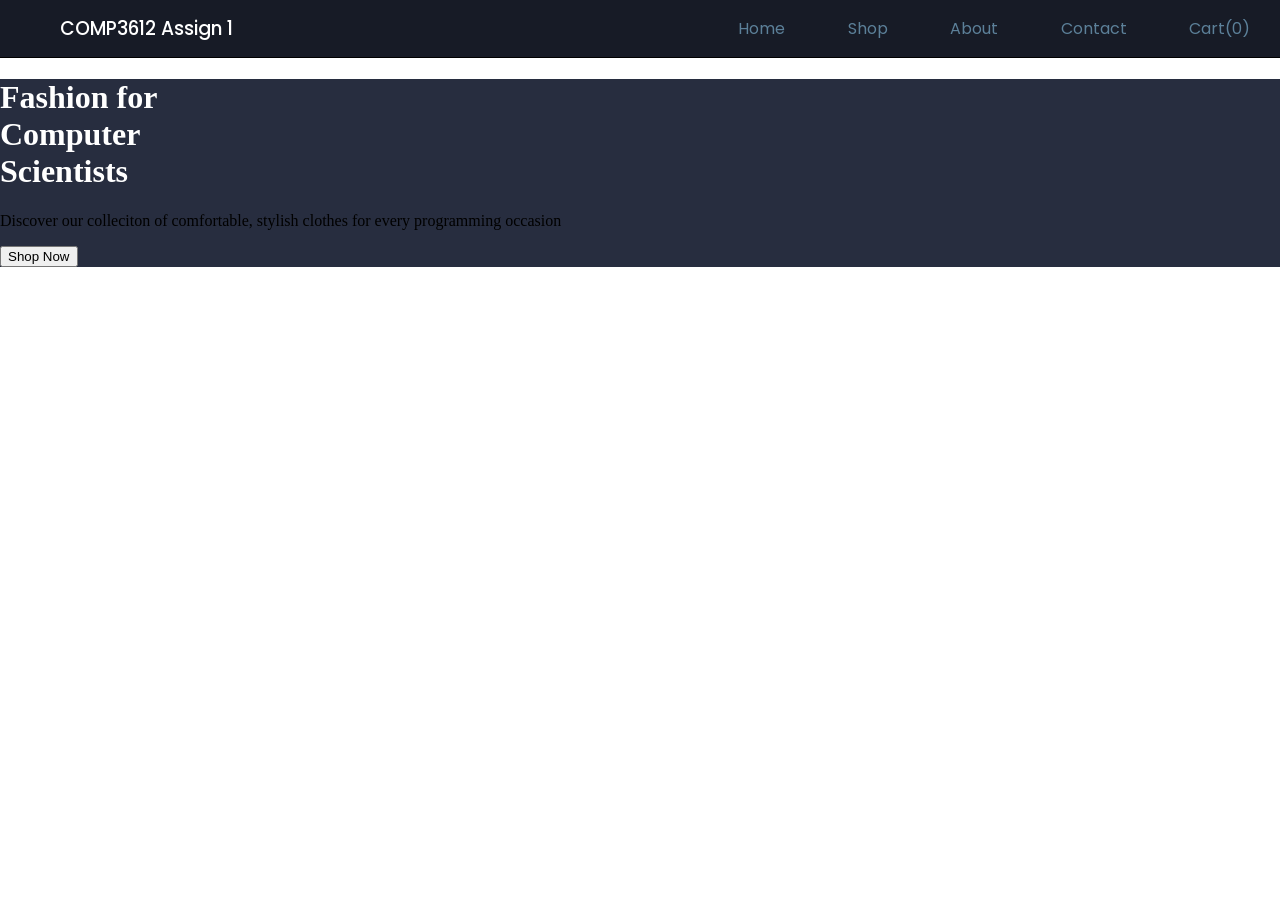
==== index.html @ 53141488 "nav bar done" ====
<!DOCTYPE html>
<html lang="en">
<head>
    <meta charset="UTF-8">
    <meta name="viewport" content="width=\, initial-scale=1.0">
    <title>Assign 1</title>
    <link rel="stylesheet" href="styles.css">
    <link rel="preconnect" href="https://fonts.googleapis.com">
    <link rel="preconnect" href="https://fonts.gstatic.com" crossorigin>
    <link href="https://fonts.googleapis.com/css2?family=Fraunces:ital,opsz,wght@0,9..144,100..900;1,9..144,100..900&family=Poppins:ital,wght@0,100;0,200;0,300;0,400;0,500;0,600;0,700;0,800;0,900;1,100;1,200;1,300;1,400;1,500;1,600;1,700;1,800;1,900&display=swap" rel="stylesheet">
</head>
<body>
    <div class="home">
        <div>
            <nav class="nav-bar">   
                <h3 class="nav-title">COMP3612 Assign 1</h3>
                <ul class="nav-items">
                    <li class="nav-item"><a href="index.html">Home</a></li>
                    <li><a href="#">Shop</a></li>
                    <li><a href="about.html">About</a></li>
                    <li><a href="#">Contact</a></li>
                    <li><a href="#">Cart(0)</a></li>
                </ul>
            </nav>
        </div>
        <div class="home-body">
            <div class="home-content">
                <h1 class="home-title">Fashion for Computer Scientists</h1>
                <p class="home-sub">Discover our colleciton of comfortable, stylish clothes for every programming occasion</p>
                <button class="shop-now">Shop Now</button>
            </div>
        </div>
    </div>
  
</body>
</html>
---- styles.css ----
body{
    margin: 0;
    
    
}

.home{
    height: 100vh;
}

.nav-bar{
    display: flex;
    align-items: center;
    border-bottom: 1px solid black;
    justify-content: space-between;
    width: 100%;
    background-color: #171B26;
    font-family: Poppins;
}

.nav-items{
    display: flex;
    justify-content: space-between;
    width: 20%;
    list-style-type:none;
    margin-right: 30px;
    
}



li a {
    text-decoration: none;
    color: #5C8099;

    border-radius: 5px;
}

li a:hover{
    background-color: #34495E;
}

.nav-title{
    margin:0px 60px;
    color: white;
    font-weight: 500;
}

@media (min-width: 958px) {
  .nav-items {
    width: 40%;
  }
}

@media (min-width: 1920px) {
  .nav-items {
    width: 22%;
  }
}

.home-body{
    background-color: #272D3F;
}

.home-title{
    color: white;
    width: 20%;
}
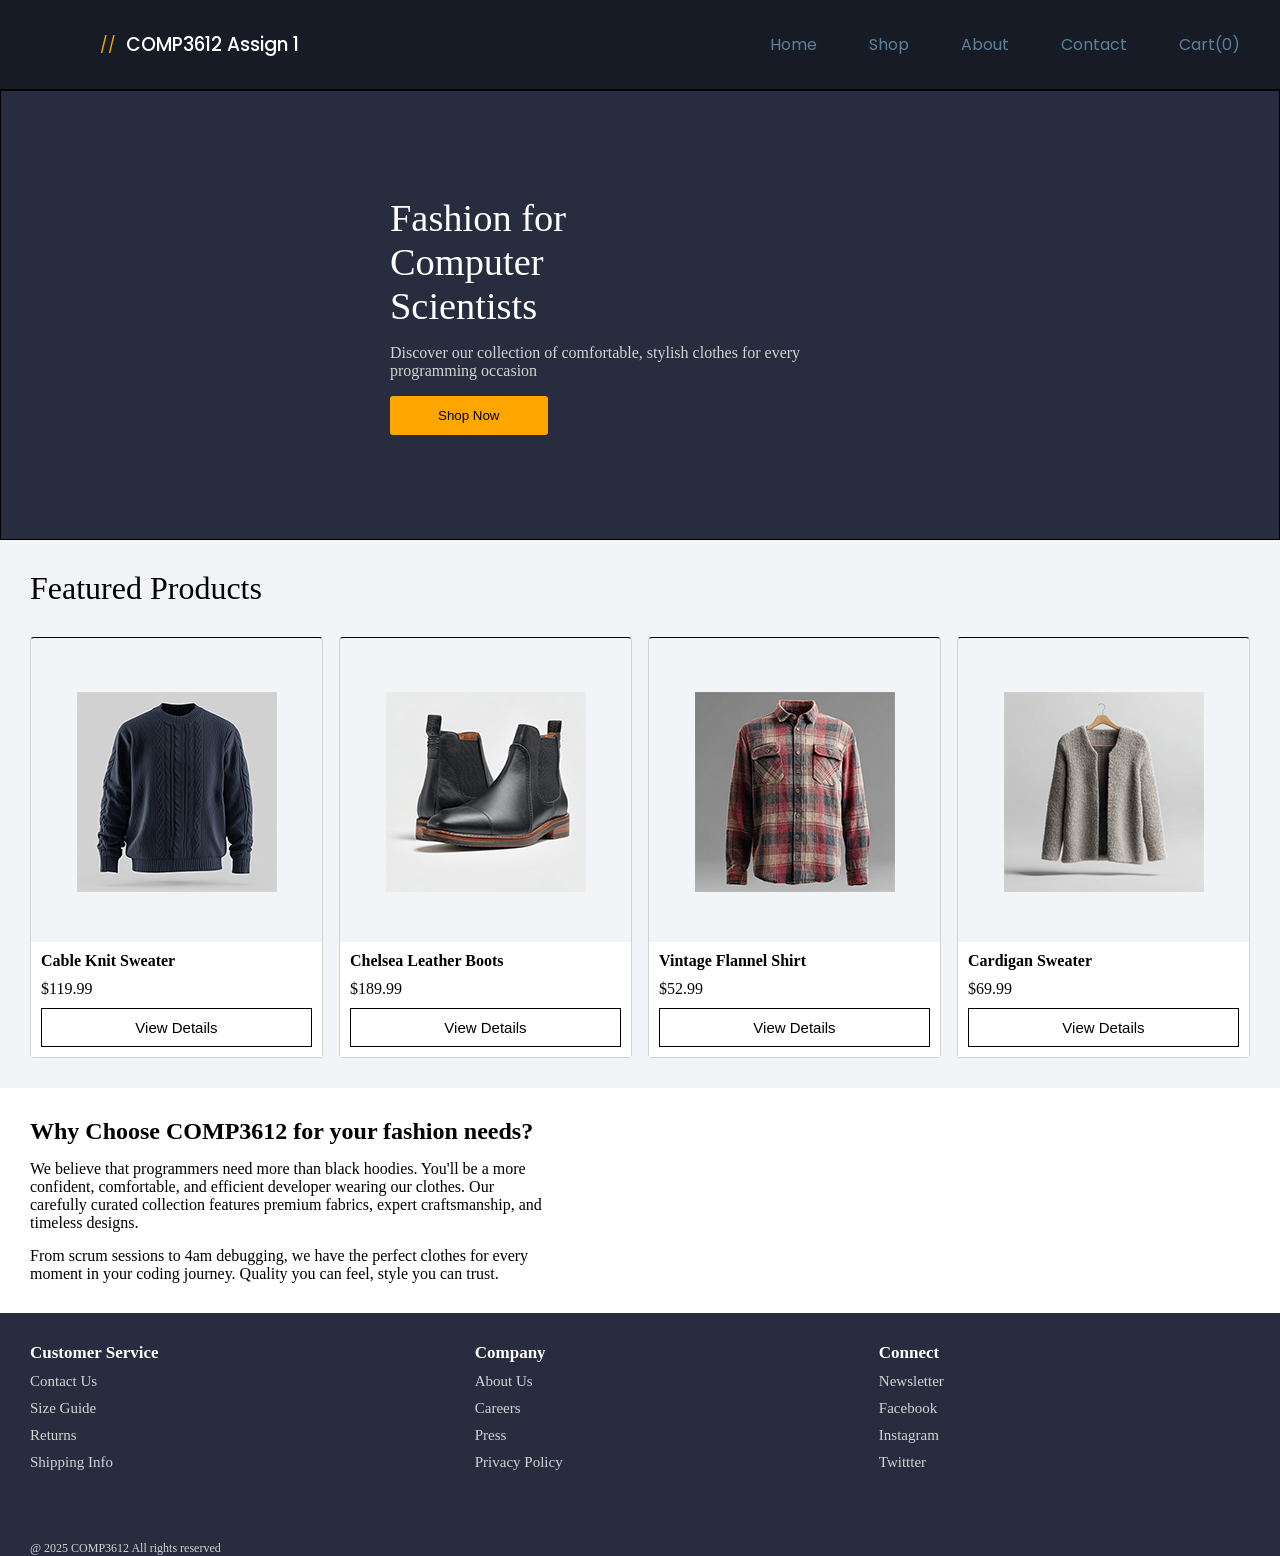
==== commit 95f927ce: "almost done about page" ====
--- a/index.html
+++ b/index.html
@@ -2,35 +2,109 @@
 <html lang="en">
 <head>
     <meta charset="UTF-8">
-    <meta name="viewport" content="width=\, initial-scale=1.0">
-    <title>Assign 1</title>
+    <meta name="viewport" content="width=device-width, initial-scale=1.0">
+    <title>Home</title>
     <link rel="stylesheet" href="styles.css">
     <link rel="preconnect" href="https://fonts.googleapis.com">
     <link rel="preconnect" href="https://fonts.gstatic.com" crossorigin>
     <link href="https://fonts.googleapis.com/css2?family=Fraunces:ital,opsz,wght@0,9..144,100..900;1,9..144,100..900&family=Poppins:ital,wght@0,100;0,200;0,300;0,400;0,500;0,600;0,700;0,800;0,900;1,100;1,200;1,300;1,400;1,500;1,600;1,700;1,800;1,900&display=swap" rel="stylesheet">
 </head>
 <body>
-    <div class="home">
-        <div>
-            <nav class="nav-bar">   
-                <h3 class="nav-title">COMP3612 Assign 1</h3>
-                <ul class="nav-items">
-                    <li class="nav-item"><a href="index.html">Home</a></li>
-                    <li><a href="#">Shop</a></li>
-                    <li><a href="about.html">About</a></li>
-                    <li><a href="#">Contact</a></li>
-                    <li><a href="#">Cart(0)</a></li>
-                </ul>
-            </nav>
-        </div>
-        <div class="home-body">
-            <div class="home-content">
-                <h1 class="home-title">Fashion for Computer Scientists</h1>
-                <p class="home-sub">Discover our colleciton of comfortable, stylish clothes for every programming occasion</p>
+    <main class="home">
+        <nav class="nav-bar">
+            <div class="nav-title-container">
+                <p class="title-slashes">//</p>
+                <p class="nav-title">COMP3612 Assign 1</p>
+            </div>
+            <ul class="nav-items">
+                <li><a href="index.html">Home</a></li>
+                <li><a href="#">Shop</a></li>
+                <li><a href="about.html">About</a></li>
+                <li><a href="#">Contact</a></li>
+                <li><a href="#">Cart(0)</a></li>
+            </ul>
+        </nav>
+        <section class="main-body">
+            <div class="main-content">
+                <h1 class="main-title">Fashion for Computer Scientists</h1>
+                <p class="main-sub">Discover our collection of comfortable, stylish clothes for every programming occasion</p>
                 <button class="shop-now">Shop Now</button>
             </div>
-        </div>
-    </div>
-  
+        </section>
+        <section class="feat-products">
+            <h2>Featured Products</h2>
+            <div class="products-container">
+                <div class="card">
+                    <div class="img-container">
+                        <img class="card-img" src="/data/images/003-small-front.png">
+                    </div>
+                    <div class="card-details">
+                        <p class="card-name">Cable Knit Sweater</p>
+                        <p class="card-price">$119.99</p>
+                        <a href="/product.html">
+                            <button class="card-button" >View Details</button>
+                        </a>
+                    </div>
+                </div>
+                <div class="card">
+                    <div class="img-container">
+                        <img class="card-img" src="/data/images/008-small-front.png">
+                    </div>
+                    <div class="card-details">
+                        <p class="card-name">Chelsea Leather Boots</p>
+                        <p class="card-price">$189.99</p>
+                        <button class="card-button">View Details</button>
+                    </div>
+                </div>
+                <div class="card">
+                    <div class="img-container">
+                        <img class="card-img" src="/data/images/011-small-front.png">
+                    </div>
+                    <div class="card-details">
+                        <p class="card-name">Vintage Flannel Shirt</p>
+                        <p class="card-price">$52.99</p>
+                        <button class="card-button">View Details</button>
+                    </div>
+                </div>
+                <div class="card">
+                    <div class="img-container">
+                        <img class="card-img" src="/data/images/009-small-front.png">
+                    </div>
+                    <div class="card-details">
+                        <p class="card-name">Cardigan Sweater</p>
+                        <p class="card-price">$69.99</p>
+                        <button class="card-button">View Details</button>
+                    </div>
+                </div>
+            </div>
+        </section>
+        <section class="text">
+            
+                <h2>Why Choose COMP3612 for your fashion needs?</h2>
+                <p>We believe that programmers need more than black hoodies. You'll be a more confident, comfortable, and efficient developer wearing our clothes. Our carefully curated collection features premium fabrics, expert craftsmanship, and timeless designs.</p>
+                <p>From scrum sessions to 4am debugging, we have the perfect clothes for every moment in your coding journey. Quality you can feel, style you can trust.</p>
+            
+        </section>
+        <footer>
+            <div class="footer-container">
+                <p class="footer-header">Customer Service</p>
+                <p>Contact Us</p>
+                <p>Size Guide</p>
+                <p>Returns</p>
+                <p>Shipping Info</p>
+                <p class="footer-header">Company</p>
+                <p>About Us</p>
+                <p>Careers</p>
+                <p>Press</p>
+                <p>Privacy Policy</p>
+                <p class="footer-header">Connect</p>
+                <p>Newsletter</p>
+                <p>Facebook</p>
+                <p>Instagram</p>
+                <p>Twittter</p>
+            </div>
+            <p class="footer-note">@ 2025 COMP3612 All rights reserved</p>
+        </footer>
+    </main>
 </body>
-</html>+</html>
--- a/styles.css
+++ b/styles.css
@@ -1,12 +1,12 @@
-
-body{
+*{
+    box-sizing: border-box;
     margin: 0;
-    
-    
-}
-
-.home{
-    height: 100vh;
+}
+
+main{
+    display: flex;
+    flex-direction: column;
+    min-height: 100vh;
 }
 
 .nav-bar{
@@ -17,15 +17,15 @@
     width: 100%;
     background-color: #171B26;
     font-family: Poppins;
+    height: 10vh;
 }
 
 .nav-items{
     display: flex;
     justify-content: space-between;
-    width: 20%;
+    gap: 2rem;
     list-style-type:none;
     margin-right: 30px;
-    
 }
 
 
@@ -33,37 +33,402 @@
 li a {
     text-decoration: none;
     color: #5C8099;
-
     border-radius: 5px;
+    padding: 7px 10px;
 }
 
 li a:hover{
     background-color: #34495E;
 }
 
+.nav-title-container{
+    display: flex;
+    align-items: center;
+    gap: 10px;
+    margin-left: 100px;
+}
+
+.title-slashes {
+    color: orange;
+}
+
 .nav-title{
-    margin:0px 60px;
     color: white;
     font-weight: 500;
-}
-
-@media (min-width: 958px) {
-  .nav-items {
-    width: 40%;
-  }
-}
-
-@media (min-width: 1920px) {
-  .nav-items {
-    width: 22%;
-  }
-}
-
-.home-body{
+    font-size: 1.17rem;
+}
+
+
+.main-body{
     background-color: #272D3F;
-}
-
-.home-title{
-    color: white;
-    width: 20%;
+    height: 50vh;
+    width: 100%;
+    border: 1px solid;
+    display: flex;
+    justify-content: center;
+    align-items: center;
+}
+
+.main-content{
+    display: flex;
+    flex-direction: column;
+    width: 50vh;
+    gap: 1rem;
+    margin-right: 50px;
+}
+
+.main-title{
+    color: white;
+    font-weight: 300;
+    font-size: 2.4rem;
+    width: 50%;
+    margin: 0;
+    
+}
+ .main-sub{
+    color: lightgray;
+    font-weight: 100;
+    margin: 0;
+ }
+
+ .shop-now{
+    background-color: orange;
+    border: none;
+    border-radius: 3px;
+    width: 35%;
+    padding: 12px ;
+ }
+
+ .feat-products{
+    background-color: #f3f4f7;
+    padding: 30px;
+
+ }
+
+ .feat-products h2 {
+    font-weight: 400;
+    margin-bottom: 30px;
+    font-size: 2rem;
+ }
+
+ .products-container{
+    display: grid;
+    grid-template-columns: repeat(auto-fit, minmax(min(100%, 250px), 1fr));
+    gap: 1rem;
+ }
+
+
+ .card{
+    border-radius: 4px;
+    border: 1px solid lightgray;
+    border-top: 1px solid black;
+    padding-top: 4px;
+    display: flex;
+    flex-direction: column;
+    
+ }
+
+ .card:hover{
+    border: 1px solid black;
+    border-top: 3px solid orange;
+ }
+
+ .img-container{
+    display: flex;
+    justify-content: center;
+    margin: 50px;
+    
+ }
+
+.card-details{
+    background-color: white;
+    padding: 10px;
+    display: flex;
+    flex-direction: column;
+    gap: 10px;
+    
+}
+
+.card-name{
+    font-weight: bold;
+}
+
+.card-price{
+    font-weight: lighter;
+}
+
+.card-button{
+    width: 100%;
+    border: none;
+    padding: 10px;
+    cursor: pointer;
+    background-color: white;
+    border: 1px solid black;
+    font-size: 15px;
+    
+}
+
+.card-button a {
+    text-decoration: none;
+    color: black;
+    font-size: 15px;
+}
+
+.card-button:hover{
+    a {
+        color: white;
+    }
+    background-color: black;
+    color: white;
+}
+
+.text{
+    padding: 30px;
+    display: flex;
+    flex-direction: column;
+    gap: 15px;
+    width: 45%;
+}
+
+footer{
+    background-color: #272D3F;
+    padding: 30px 30px 0px;
+    margin-top: auto;
+}
+
+.footer-container{
+    display: grid;
+    grid-auto-flow: column;
+    grid-template-rows: repeat(5, auto);
+    gap: 10px;
+    
+}
+
+footer p {
+    color: lightgray;
+    font-size: 15px;
+}
+
+.footer-header{
+    color: white;
+    font-weight: 600;
+    font-size: 17px;
+}
+
+.footer-note{
+    margin-top: 70px;
+    font-size: 12px;
+}
+
+.about{
+    background-color: #272D3F; 
+    display: flex;
+    align-items: center;
+    flex-direction: column;
+    padding: 60px;
+    
+}
+
+.about h1{
+    color: white;
+}
+
+.about p{
+    color: gray;
+}
+
+.about-container{
+    display: flex;
+    flex-direction: column;
+    gap: 10px;
+}
+
+.our-story{
+    background-color: lightgray;
+    padding: 60px;
+}
+
+.story-container{
+    display: flex;
+    justify-content: space-around;
+    align-items: center;
+    
+}
+
+.story-container h2{
+    font-size: 30px;
+}
+
+.story-container p {
+    width: 35%;
+    color: gray;
+ 
+}
+
+.our-values{
+    padding: 70px;
+}
+
+.our-values h2{
+    text-align: center;
+}
+
+.our-values-container{
+    display: grid;
+    grid-template-columns: repeat(3, 28%);
+    margin-top: 40px;   
+    column-gap: 30px;
+    justify-content: center;
+
+}
+
+.val-card{
+    background-color: lightgray;
+    height: 33vh;
+    border-radius: 5px;
+    display: flex;
+    flex-direction: column;
+    padding: 40px;
+    gap: 20px;
+}
+
+
+.val-text {
+    color: gray;
+}
+
+.val-quality{
+    background-color: black;
+    width: 40px;
+    aspect-ratio: 1;
+    color: orange;
+    display: flex;
+    justify-content: center;
+    align-items: center;
+    border-radius: 3px;
+}
+
+.val-sustain{
+    background-color: black;
+    width: 40px;
+    aspect-ratio: 1;
+    color: gray;
+    display: flex;
+    justify-content: center;
+    align-items: center;
+    border-radius: 3px;
+}
+
+.val-innovation{
+    background-color: black;
+    width: 40px;
+    aspect-ratio: 1;
+    color: white;
+    display: flex;
+    justify-content: center;
+    align-items: center;
+    border-radius: 3px;
+}
+
+.meet-our-team{
+    background-color: lightgray;
+    padding: 40px 140px;
+}
+
+.team-descrip{
+    width: 50%;
+    margin: 20px 0px 30px;
+    color: gray;
+}
+
+.photo-container{
+    display: grid;
+    grid-template-columns: repeat(3, 33%);
+    gap: 20px;
+}
+
+.person{
+    display: flex;
+    flex-direction: column;
+    gap: 15px;
+    
+}
+
+.person-photo{
+    display: flex;
+    justify-content: center;
+    align-items: center;
+    background-color: white;
+    aspect-ratio: 1;
+    
+    border: 1px solid lightgray;
+    border-radius: 5px;
+}
+
+.person-title{
+    color: orange;
+    font-weight: 500;
+}
+
+.person-descrip{
+    color: gray;
+}
+
+.our-journey{
+    padding-top: 40px ;
+    height: 40vh;
+
+}
+
+.our-journey h2{
+    text-align: center;
+}
+
+.timeline-list{
+   
+}
+
+
+.contact{
+    background-color: lightgray;
+    padding: 30px 140px;
+    height: 30vh;
+}
+
+.contact-container{
+    display: flex;
+    gap: 20px;
+    margin-top: 40px;
+}
+
+.contact-card{
+    border: 2px solid lightgray;
+    background-color: white;
+    padding: 20px;
+    padding-right: 100px;
+    border-radius: 5px;
+}
+
+
+.contact-title{
+    font-weight: bold;
+    font-size: 18px;
+    margin-bottom: 5px;
+}
+
+
+.contact-info{
+    color: gray;
+}
+
+.product{
+    background-color: lightgray;
+    height: 100vh;
+}
+
+.product-path{
+    background-color: white;
+    padding: 12px 100px;
+    font-size: 15px;
+    color: gray;    
 }
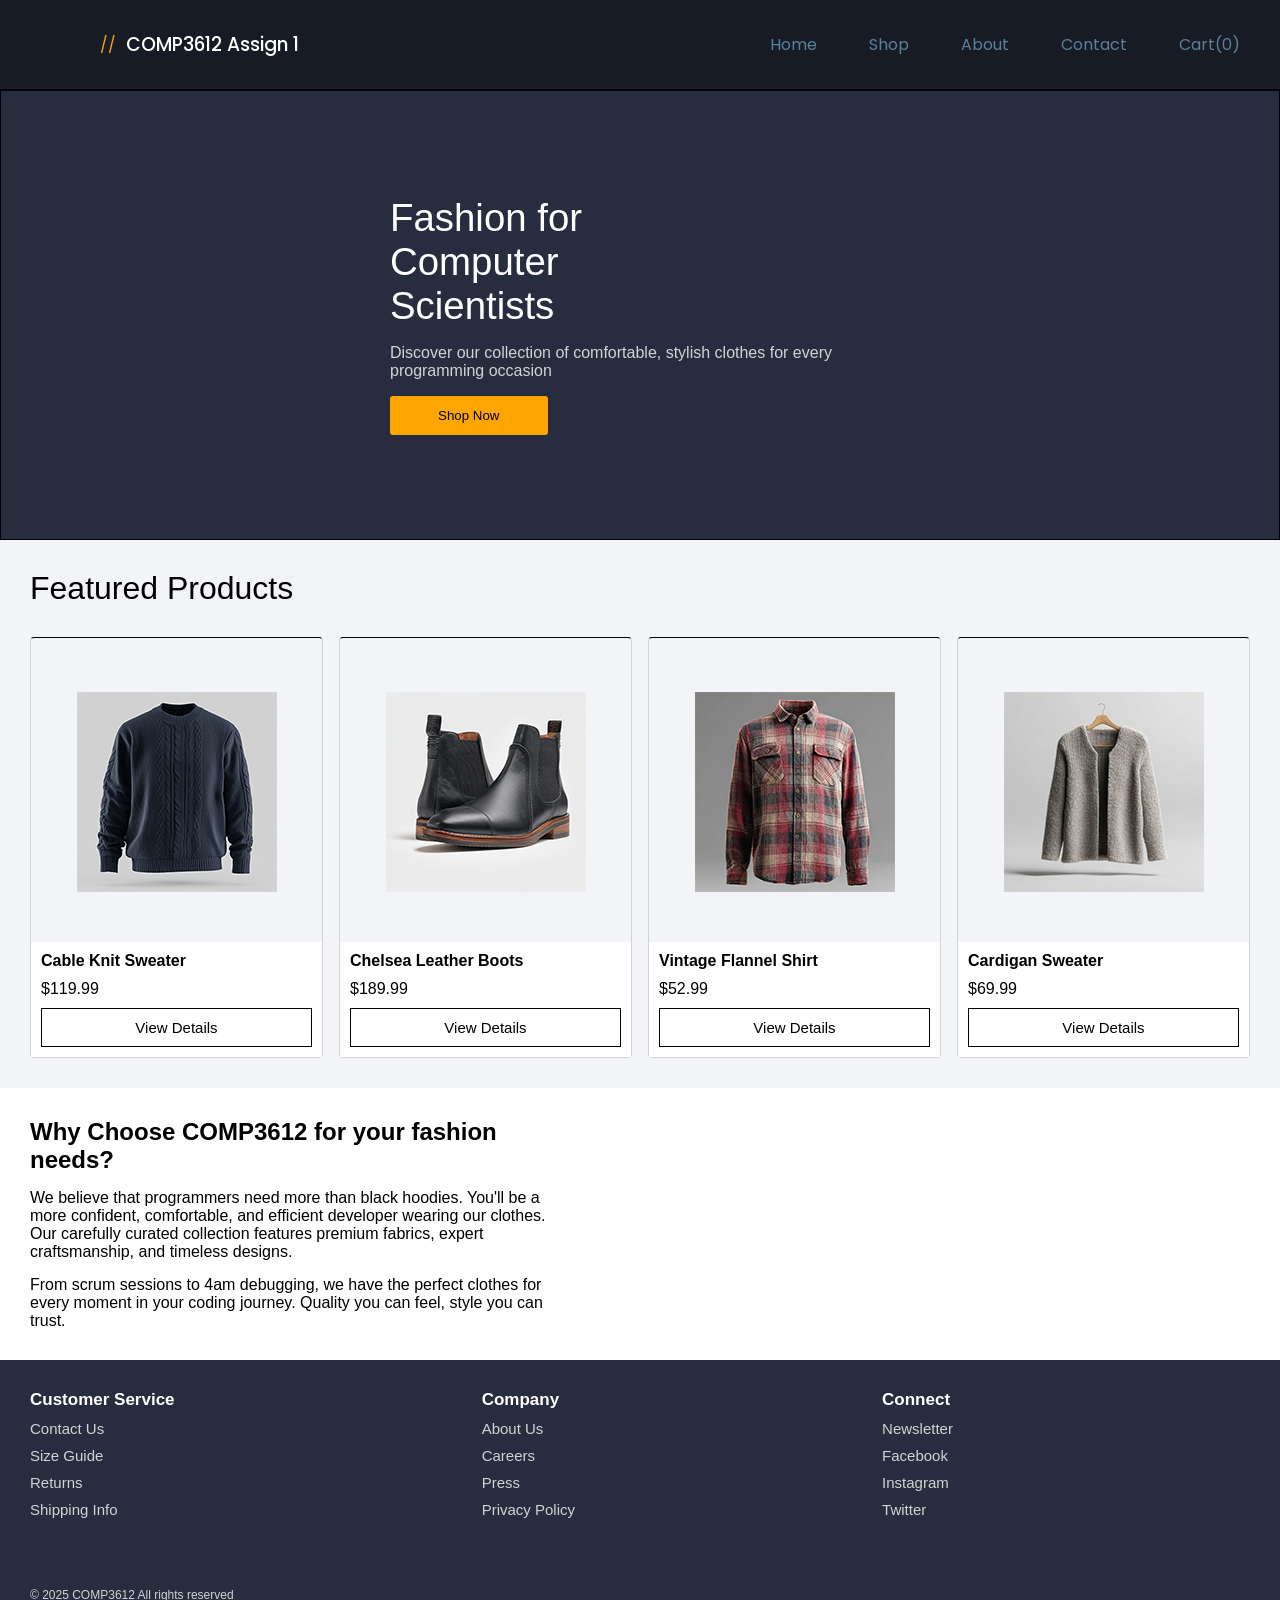
==== commit 48cea1b1: "changed html elements to be more semantic" ====
--- a/index.html
+++ b/index.html
@@ -10,20 +10,20 @@
     <link href="https://fonts.googleapis.com/css2?family=Fraunces:ital,opsz,wght@0,9..144,100..900;1,9..144,100..900&family=Poppins:ital,wght@0,100;0,200;0,300;0,400;0,500;0,600;0,700;0,800;0,900;1,100;1,200;1,300;1,400;1,500;1,600;1,700;1,800;1,900&display=swap" rel="stylesheet">
 </head>
 <body>
+    <nav class="nav-bar">
+        <div class="nav-title-container">
+            <p class="title-slashes">//</p>
+            <p class="nav-title">COMP3612 Assign 1</p>
+        </div>
+        <ul class="nav-items">
+            <li><a href="index.html">Home</a></li>
+            <li><a href="#">Shop</a></li>
+            <li><a href="about.html">About</a></li>
+            <li><a href="#">Contact</a></li>
+            <li><a href="#">Cart(0)</a></li>
+        </ul>
+    </nav>
     <main class="home">
-        <nav class="nav-bar">
-            <div class="nav-title-container">
-                <p class="title-slashes">//</p>
-                <p class="nav-title">COMP3612 Assign 1</p>
-            </div>
-            <ul class="nav-items">
-                <li><a href="index.html">Home</a></li>
-                <li><a href="#">Shop</a></li>
-                <li><a href="about.html">About</a></li>
-                <li><a href="#">Contact</a></li>
-                <li><a href="#">Cart(0)</a></li>
-            </ul>
-        </nav>
         <section class="main-body">
             <div class="main-content">
                 <h1 class="main-title">Fashion for Computer Scientists</h1>
@@ -85,26 +85,26 @@
                 <p>From scrum sessions to 4am debugging, we have the perfect clothes for every moment in your coding journey. Quality you can feel, style you can trust.</p>
             
         </section>
-        <footer>
-            <div class="footer-container">
-                <p class="footer-header">Customer Service</p>
-                <p>Contact Us</p>
-                <p>Size Guide</p>
-                <p>Returns</p>
-                <p>Shipping Info</p>
-                <p class="footer-header">Company</p>
-                <p>About Us</p>
-                <p>Careers</p>
-                <p>Press</p>
-                <p>Privacy Policy</p>
-                <p class="footer-header">Connect</p>
-                <p>Newsletter</p>
-                <p>Facebook</p>
-                <p>Instagram</p>
-                <p>Twittter</p>
-            </div>
-            <p class="footer-note">@ 2025 COMP3612 All rights reserved</p>
-        </footer>
     </main>
+    <footer>
+        <div class="footer-container">
+            <p class="footer-header">Customer Service</p>
+            <a href="#">Contact Us</a>
+            <a href="#">Size Guide</a>
+            <a href="#">Returns</a>
+            <a href="#">Shipping Info</a>
+            <p class="footer-header">Company</p>
+            <a href="#">About Us</a>
+            <a href="#">Careers</a>
+            <a href="#">Press</a>
+            <a href="#">Privacy Policy</a>
+            <p class="footer-header">Connect</p>
+            <a href="#">Newsletter</a>
+            <a href="#">Facebook</a>
+            <a href="#">Instagram</a>
+            <a href="#">Twitter</a>
+        </div>
+        <p class="footer-note">&copy; 2025 COMP3612 All rights reserved</p>
+    </footer>
 </body>
 </html>
--- a/styles.css
+++ b/styles.css
@@ -3,10 +3,16 @@
     margin: 0;
 }
 
+body{
+    font-family: sans-serif;
+    display: flex;
+    flex-direction: column;
+    min-height: 100vh;
+}
+
 main{
     display: flex;
     flex-direction: column;
-    min-height: 100vh;
 }
 
 .nav-bar{
@@ -16,7 +22,7 @@
     justify-content: space-between;
     width: 100%;
     background-color: #171B26;
-    font-family: Poppins;
+    font-family: "Poppins", sans-serif;
     height: 10vh;
 }
 
@@ -30,14 +36,14 @@
 
 
 
-li a {
+.nav-items li a {
     text-decoration: none;
     color: #5C8099;
     border-radius: 5px;
     padding: 7px 10px;
 }
 
-li a:hover{
+.nav-items li a:hover{
     background-color: #34495E;
 }
 
@@ -209,6 +215,12 @@
     font-size: 15px;
 }
 
+footer a {
+    color: lightgray;
+    font-size: 15px;
+    text-decoration: none;
+}
+
 .footer-header{
     color: white;
     font-weight: 600;
@@ -360,9 +372,19 @@
     align-items: center;
     background-color: white;
     aspect-ratio: 1;
-    
+    overflow: hidden;
     border: 1px solid lightgray;
     border-radius: 5px;
+}
+
+.person-photo img{
+    display: block;
+    max-width: 100%;
+    max-height: 100%;
+    width: auto;
+    height: auto;
+    object-fit: contain;
+    image-rendering: auto;
 }
 
 .person-title{
@@ -375,19 +397,57 @@
 }
 
 .our-journey{
-    padding-top: 40px ;
-    height: 40vh;
-
+    padding: 40px 140px 60px;
 }
 
 .our-journey h2{
     text-align: center;
 }
 
+.timeline-container{
+    display: flex;
+    justify-content: center;
+    margin-top: 40px;
+}
+
 .timeline-list{
-   
-}
-
+    list-style-type: none;
+    padding: 0;
+    width: 40%;
+}
+
+
+.timeline-data{
+    position: relative;
+    border-left: 1px solid lightgray;
+    padding: 0 0 30px 25px;
+}
+
+.timeline-data:last-child{
+    padding-bottom: 0;
+}
+
+
+.timeline-data::before{
+    content: "";
+    position: absolute;
+    left: -5px;
+    top: 5px;
+    width: 9px;
+    aspect-ratio: 1;
+    border-radius: 50%;
+    background-color: orange;
+}
+
+.timeline-date{
+    font-size: 16px;
+    color: orange;
+    margin-bottom: 10px;
+}
+
+.timeline-text{
+    color: gray;
+}
 
 .contact{
     background-color: lightgray;
@@ -422,13 +482,349 @@
 }
 
 .product{
-    background-color: lightgray;
-    height: 100vh;
+    background-color: #f3f4f7;
+    padding: 30px 80px;
 }
 
 .product-path{
     background-color: white;
-    padding: 12px 100px;
+    padding: 12px 80px;
     font-size: 15px;
-    color: gray;    
-}+    color: gray;
+}
+
+.product-path ol{
+    display: flex;
+    gap: 8px;
+    list-style: none;
+    padding: 0;
+}
+
+.product-path a{
+    color: gray;
+    text-decoration: none;
+}
+
+.product-path li + li::before{
+    content: ">";
+    margin-right: 8px;
+}
+
+.merino{
+    display: flex;
+
+}
+
+
+
+.merino-images{
+    margin-right: 40px;
+    
+}
+
+
+.merino-angles{
+    display: flex;
+    gap: 15px;
+    margin-top: 7px;
+}
+
+.merino-angles img{
+    aspect-ratio: 1;
+    width: 123px;
+}
+
+@media (min-width: 1080px){
+
+    .merino{
+        gap: 80px;
+    }
+
+    .merino-big{
+        width: 700px;
+        height: 650px;
+        
+    }
+
+    .product{
+        padding-left: 150px;
+    }
+
+    
+
+    .merino-angles img{
+        aspect-ratio: 1;
+        width: 223px;
+        height: 200px;
+    }
+
+    .product-path{
+        padding: 12px 150px;
+    }
+
+    .merino-images{
+        margin-right: 0px;
+}
+
+
+}
+
+
+
+.merino-title{
+    max-width: 240px;
+}
+
+.rating{
+    display: flex;
+    align-items: baseline;
+    gap: 5px;
+    
+}
+
+
+
+.rating p{
+    color: orange;
+    font-size: 12px;
+}
+
+.rating .stars{
+    padding-left: 0;
+}
+
+.merino-descrip{
+    max-width: 480px;
+    margin-top: 25px;
+    margin-bottom: 25px;
+    color: gray;
+}
+
+.sizes-container{
+    display: flex;
+    gap: 20px;
+    margin-top: 10px;
+}
+
+.price{
+    font-weight: bold;
+    font-size: 25px;
+    margin-top: 10px;
+}
+
+.sizes-container p {
+    border: 1px solid lightgray;
+    aspect-ratio: 1;
+    width: 35px;
+    font-size: 12px;
+    display: flex;
+    justify-content: center;
+    align-items: center;
+}
+
+.colors{
+    margin-top: 25px;
+}
+
+.color-container{
+    display: flex;
+    gap: 15px;
+    margin-top: 15px;
+}
+
+.blue{
+    background-color: blue;
+    width: 20px;
+    height: 20px;
+    border-radius: 50%;
+}
+
+.black{
+    background-color: black;
+    width: 20px;
+    height: 20px;
+    border-radius: 50%;
+}
+
+.green{
+    background-color: green;
+    width: 20px;
+    height: 20px;
+    border-radius: 50%;
+}
+
+.brown{
+    background-color: brown;
+    width: 20px;
+    height: 20px;
+    border-radius: 50%;
+}
+
+.quantity{
+    display: flex;
+    flex-direction: column;
+    margin-top: 25px;
+    gap: 10px;
+}
+
+.quantity select{
+    width: 110px;
+    padding: 5px;
+    border: none;
+    
+}
+
+.merino-btns{
+    margin-top: 25px;
+    display: flex;
+    gap: 15px;   
+}
+
+.add-cart{
+    border: none;
+    background-color: orange;
+    padding: 12px 20px;
+    font-weight: bold;
+}
+
+.add-wish{
+    border:2px solid black ;
+    padding: 12px 20px;
+    font-weight: bold;
+}
+
+.product-info{
+    margin-top: 25px;
+    
+}
+
+.info-container{
+    display: flex;
+    align-items: center;
+    border-top: 1px solid lightgray;
+    border-bottom: 1px solid lightgray;
+    gap: 40px;
+    padding-top: 20px;
+    height: 50px;
+}
+
+.info-container button {
+    color: gray;
+    height: 100%;
+    background: none;
+    border: none;
+    padding: 0;
+    font: inherit;
+    cursor: pointer;
+}
+
+.info-container button:hover{
+    color: black;
+    border-bottom: 1px solid orange;
+}
+
+
+.product-details{
+    margin-top: 25px;
+    display: flex;
+    flex-direction: column;
+    gap: 25px;
+}
+
+.product-descrip{
+    width: 70%;
+    color: gray;
+
+}
+
+.key-features{
+    display: flex;
+    flex-direction: column;
+    gap: 10px;
+    width: 50vh;
+    
+}
+
+.key-features h3{
+    padding-bottom: 10px;
+}
+
+.feature{
+    display: grid;
+    grid-template-columns: 200px 1fr;
+    border-bottom: 1px solid lightgray;
+    padding: 10px;
+}
+
+.feature p:first-child{
+    color: gray;
+}
+
+.feature-care{
+    display: grid;
+    grid-template-columns: 200px 1fr;
+
+    padding: 10px;
+}
+
+.feature-care p:first-child{
+    color: gray;
+}
+
+.customer-reviews{
+    border-top: 1px solid lightgray;
+    padding-top: 20px;
+    margin-top: 30px;
+}
+
+.customer-reviews h2{
+    padding-bottom: 10px;
+}
+
+
+.review-container{
+    display: flex;
+    flex-direction: column;
+    gap: 10px;
+    border-bottom: 1px solid lightgray;
+    padding: 20px 0px;
+}
+
+.review-text {
+    width: 60vh;
+}
+
+.reviewer{
+    display: flex;
+    align-items: center;
+}
+
+.reviewer p {
+    font-weight: bold;
+}
+
+.stars{
+    color: orange;
+    padding-left: 20px;
+}
+
+.reviewer time{
+    margin-left: auto;
+}
+
+.review-container-nina{
+    display: flex;
+    flex-direction: column;
+    gap: 10px;
+    padding: 20px 0px;
+}
+
+.stars-container{
+    display: flex;
+}
+
+.star-black{
+    color: white;
+}
+
+
